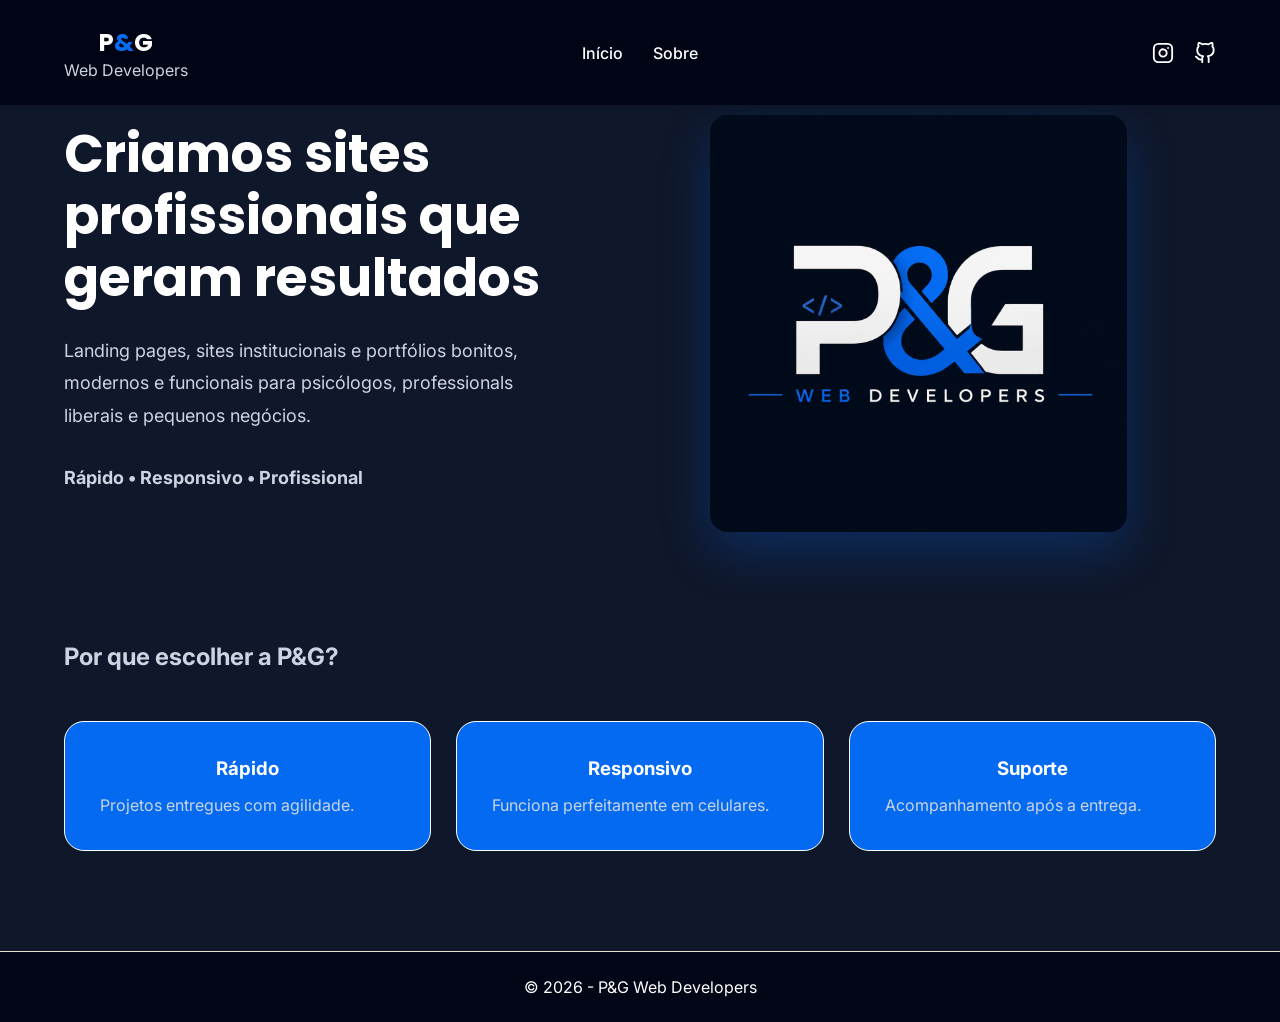
==== index.html @ f7753ae3 "Add files via upload" ====
<!DOCTYPE html>
<html lang="pt-BR">
<head>
    <meta charset="UTF-8">
    <meta name="viewport" content="width=device-width, initial-scale=1.0">
    <title>P&G Web Developers</title>
    <link rel="stylesheet" href="style.css">
    <link rel="preconnect" href="https://fonts.googleapis.com">
    <link href="https://fonts.googleapis.com/css2?family=Inter:wght@300;400;500;600&family=Poppins:wght@400;600;700&display=swap" rel="stylesheet">
</head>
<body>

    <header>
        <div class="container nav">
            <div class="logo">
                <h2>P<span>&</span>G</h2>                
                <span>Web Developers</span>
            </div>

            <nav>
                <ul>
                    <li><a href="index.html">Início</a></li>
                    <li><a href="servicos.html">Sobre</a></li>
                </ul>
            </nav>

            <div class="header-socials">
                <a href="https://www.instagram.com/paulin_sycho/" target="_blank" aria-label="Instagram">
                    <svg xmlns="http://www.w3.org/2000/svg" width="22" height="22" viewBox="0 0 24 24" fill="none" stroke="currentColor" stroke-width="2" stroke-linecap="round" stroke-linejoin="round"><rect x="2" y="2" width="20" height="20" rx="5" ry="5"></rect><path d="M16 11.37A4 4 0 1 1 12.63 8 4 4 0 0 1 16 11.37z"></path><line x1="17.5" y1="6.5" x2="17.51" y2="6.5"></line></svg>
                </a>
                <a href="https://github.com/PauloESGoncalves" target="_blank" aria-label="GitHub">
                    <svg xmlns="http://www.w3.org/2000/svg" width="22" height="22" viewBox="0 0 24 24" fill="none" stroke="currentColor" stroke-width="2" stroke-linecap="round" stroke-linejoin="round"><path d="M9 19c-5 1.5-5-2.5-7-3m14 6v-3.87a3.37 3.37 0 0 0-.94-2.61c3.14-.35 6.44-1.54 6.44-7A5.44 5.44 0 0 0 20 4.77 5.07 5.07 0 0 0 19.91 1S18.73.65 16 2.48a13.38 13.38 0 0 0-7 0C6.27.65 5.09 1 5.09 1A5.07 5.07 0 0 0 5 4.77a5.44 5.44 0 0 0-1.5 3.78c0 5.42 3.3 6.61 6.44 7A3.37 3.37 0 0 0 9 18.13V22"></path></svg>
                </a>
            </div>
        </div>
    </header>

    <section id="inicio" class="hero">
        <div class="container hero-content">
            <div class="hero-text">
                <h1> Criamos sites profissionais que geram resultados</h1>
                <p>Landing pages, sites institucionais e portfólios bonitos, modernos e funcionais para psicólogos, professionals liberais e pequenos negócios.</p>
                <p><strong>Rápido • Responsivo • Profissional</strong></p>
            </div>
            <div class="hero-image">
                <img src="img/P&G.png" alt="Psicóloga">
            </div>
        </div>
    </section>

    <section class="diferenciais">
    <div class="container">
        <h2>Por que escolher a P&G?</h2>

        <div class="cards">

            <div class="card hidden">
                <h3>Rápido</h3>
                <p>Projetos entregues com agilidade.</p>
            </div>

            <div class="card hidden">
                <h3>Responsivo</h3>
                <p>Funciona perfeitamente em celulares.</p>
            </div>

            <div class="card hidden">
                <h3>Suporte</h3>
                <p>Acompanhamento após a entrega.</p>
            </div>

        </div>
    </div>
</section>

    <footer>
        <p>© 2026 - P&G Web Developers</p>
    </footer>
    
<script src="script.js"></script>


</body>
</html>
---- style.css ----
* {
    margin: 0;
    padding: 0;
    box-sizing: border-box;
}

html {
    scroll-behavior: smooth;
}

body {
    font-family: 'Inter', sans-serif;
    background: #0F172A;
    color: #CBD5E1;
    overflow-x: hidden;
}

.container {
    width: 90%;
    max-width: 1200px;
    margin: auto;
}

/* HEADER */

header {
    background: #000414;
    padding: 25px 0;
    box-shadow: 0 2px 10px rgba(0,0,0,.05);
    position: sticky;
    top: 0;
    z-index: 1000;
    text-align: center;
}

.nav {
    display: flex;
    align-items: center;
    justify-content: space-between;
    position: relative; 
    min-height: 50px;   
}

.logo h2 {
    color: #ffffff;
    font-family: 'Poppins', sans-serif;
}


nav {
    position: absolute;
    left: 50%;
    transform: translateX(-50%);
    z-index: 1005;
}

nav ul {
    display: flex;
    list-style: none;
    gap: 30px;
    margin: 0;
    padding: 0;
}

nav a {
    text-decoration: none;
    color: #ffffff;
    font-weight: 500;
    transition: .3s;
}

nav a:hover {
    color: #ffffff;
}

/* ESTILIZAÇÃO DOS ÍCONES SOCIAIS */
.header-socials {
    margin-left: auto;
    display: flex;
    gap: 20px;
    z-index: 1010;
}

.logo h2 span {
    color: #066DF3;
}

.header-socials a {
    color: #ffffff;
    text-decoration: none;
    transition: transform 0.3s ease, color 0.3s ease;
    display: flex;
    align-items: center;
}

.header-socials a:hover {
        transform: scale(1.1);
}

/* HERO */

.hero {
    padding: 10px 0;
}

.hero-content {
    display: flex;
    align-items: center;
    justify-content: space-between;
    gap: 60px;
}

.hero-text {
    flex: 1;
}

.hero-text h1 {
    font-family: 'Poppins', sans-serif;
    font-size: 52px;
    line-height: 1.2;
    color: #ffffff;
    margin-bottom: 25px;
}

.hero-text p {
    font-size: 18px;
    line-height: 1.8;
    margin-bottom: 30px;
}


.hero-image {
    flex: 1.2;
    display: flex;
    justify-content: center;
    align-items: center;
}
.servico-image {
    flex: 1.2;
    display: flex;
    justify-content: center;
    align-items: center;
}

.servico-image img {
    width: 100%;
    max-width: 520px;
    border-radius: 18px;
    box-shadow: 0 20px 50px rgba(6, 109, 243, 0.25);
}


.diferenciais,
.beneficios {
    padding: 100px 0;
}

.servicos h2,
.beneficios h2 {
    text-align: center;
    color: #ffffff;
    font-family: 'Poppins', sans-serif;
    margin-bottom: 30px;
    font-size: 40px;
}

.hidden{
    opacity: 0;
    transform: translateY(30px);
    transition: all 0.8s ease;
}

.show{
    opacity: 1;
    transform: translateY(0);
}


.servicos {
    padding: 50px 0;
    background: #0F172A;
}

.cards {
    margin-top: 50px;
    display: grid;
    grid-template-columns: repeat(auto-fit,minmax(250px,1fr));
    gap: 25px;
}

.card {
    background: #046af1;
    padding: 35px;
    border-radius: 20px;
    border: 1px solid #ffffff;
    transition: .3s;
}

.card:hover {
    transform: translateY(-8px);
}

.card h3 {
    color: #ffffff;
    margin-bottom: 15px;
    text-align: center;
}

.hero-image img {
    width: 70%;
    border-radius: 18px;
    box-shadow: 0 20px 50px rgba(6, 109, 243, 0.25);
}

.intro-sobre p {
    max-width: 750px;
    margin: 0 auto 18px;
    font-size: 18px;
    line-height: 1.8;
    color: #CBD5E1;
}

.intro-sobre h3 {
    margin-top: 35px;
    font-size: 22px;
    color: #ffffff;
    font-family: 'Poppins', sans-serif;
    letter-spacing: 0.5px;
}

.lista-beneficios {
    margin-top: 40px;
    display: grid;
    grid-template-columns: repeat(auto-fit,minmax(250px,1fr));
    gap: 20px;
}

.lista-beneficios div {
    background: #046AF1;
    padding: 20px;
    border-radius: 12px;
    box-shadow: 0 3px 10px rgba(0,0,0,.05);
}


footer {
    background: #020617;
    color: #ffffff;
    text-align: center;
    padding: 25px;
    border-top: 1px solid #e6ddd2;
}


@media (max-width: 992px) {
    .hero-content {
        flex-direction: column;
        text-align: center;
    }

    .hero-text h1 {
        font-size: 42px;
    }

}


@media (max-width: 768px) {
    header {
        padding: 15px 0;
    }

    nav {
        display: none;
    }

    .header-socials {
        margin-left: auto;
    }

    .hero {
        padding: 60px 0;
    }

    .hero-content {
        flex-direction: column;
        gap: 40px;
        text-align: center;
    }

    .hero-text h1 {
        font-size: 32px;
        line-height: 1.3;
    }

    .hero-text p {
        font-size: 16px;
        line-height: 1.7;
    }

    .servicos,
    .beneficios{
        padding: 70px 0;
    }

    .servicos h2,
    .beneficios h2 {
        font-size: 30px;
    }

    .cards {
        grid-template-columns: 1fr;
    }

    .lista-beneficios {
        grid-template-columns: 1fr;
    }
}


@media (max-width: 480px) {
    .hero-text h1 {
        font-size: 28px;
    }

    .hero-text p {
        font-size: 15px;
    }

    .servicos h2,
    .beneficios h2 {
        font-size: 26px;
    }

    .card {
        padding: 25px;
    }
}
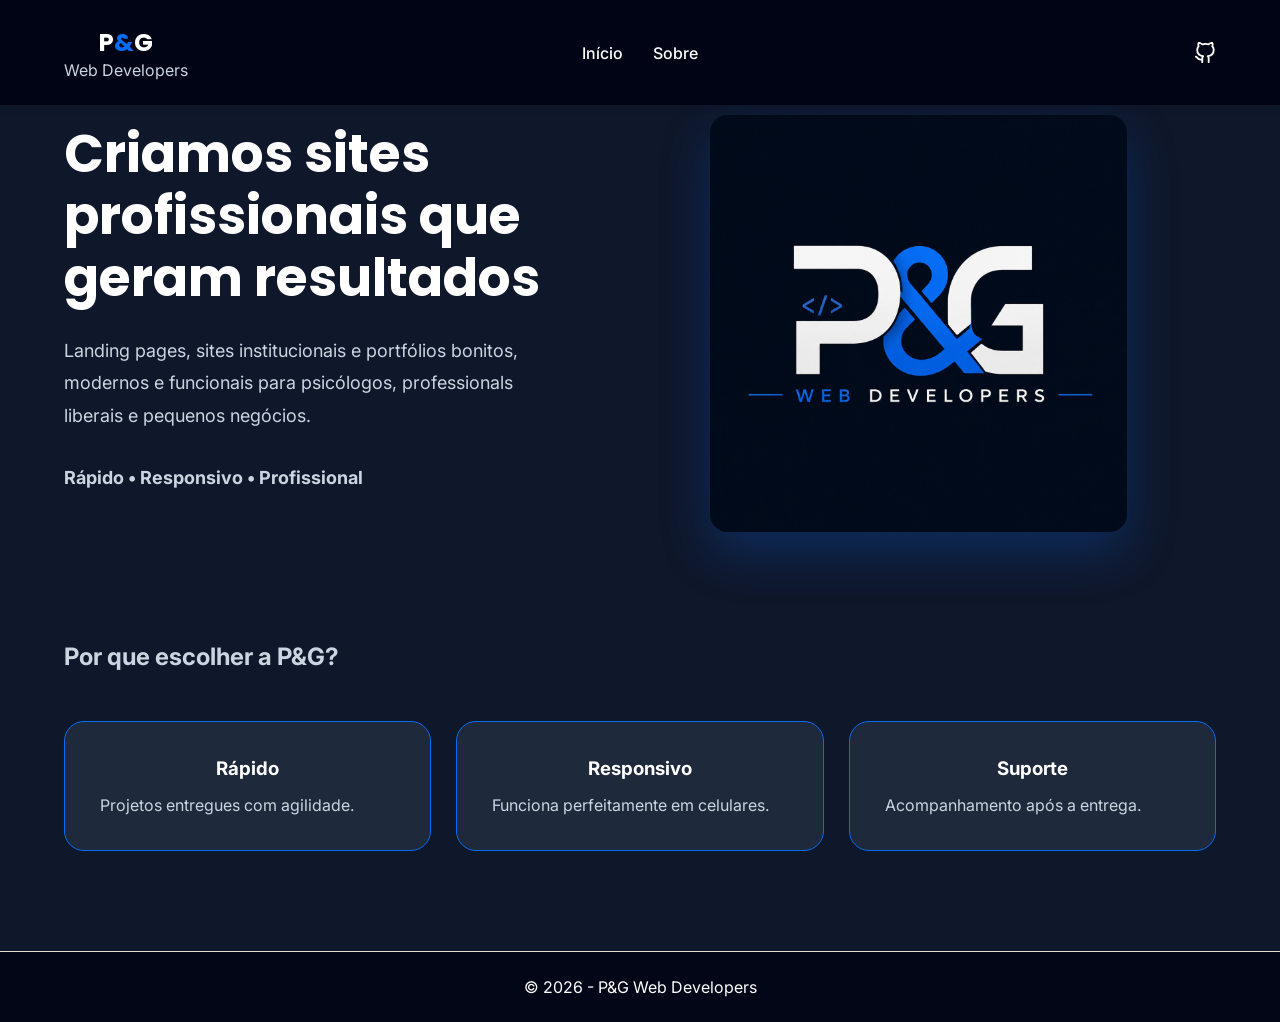
==== commit d3d86d4f: "Add files via upload" ====
--- a/index.html
+++ b/index.html
@@ -25,9 +25,6 @@
             </nav>
 
             <div class="header-socials">
-                <a href="https://www.instagram.com/paulin_sycho/" target="_blank" aria-label="Instagram">
-                    <svg xmlns="http://www.w3.org/2000/svg" width="22" height="22" viewBox="0 0 24 24" fill="none" stroke="currentColor" stroke-width="2" stroke-linecap="round" stroke-linejoin="round"><rect x="2" y="2" width="20" height="20" rx="5" ry="5"></rect><path d="M16 11.37A4 4 0 1 1 12.63 8 4 4 0 0 1 16 11.37z"></path><line x1="17.5" y1="6.5" x2="17.51" y2="6.5"></line></svg>
-                </a>
                 <a href="https://github.com/PauloESGoncalves" target="_blank" aria-label="GitHub">
                     <svg xmlns="http://www.w3.org/2000/svg" width="22" height="22" viewBox="0 0 24 24" fill="none" stroke="currentColor" stroke-width="2" stroke-linecap="round" stroke-linejoin="round"><path d="M9 19c-5 1.5-5-2.5-7-3m14 6v-3.87a3.37 3.37 0 0 0-.94-2.61c3.14-.35 6.44-1.54 6.44-7A5.44 5.44 0 0 0 20 4.77 5.07 5.07 0 0 0 19.91 1S18.73.65 16 2.48a13.38 13.38 0 0 0-7 0C6.27.65 5.09 1 5.09 1A5.07 5.07 0 0 0 5 4.77a5.44 5.44 0 0 0-1.5 3.78c0 5.42 3.3 6.61 6.44 7A3.37 3.37 0 0 0 9 18.13V22"></path></svg>
                 </a>
--- a/style.css
+++ b/style.css
@@ -73,7 +73,6 @@
     color: #ffffff;
 }
 
-/* ESTILIZAÇÃO DOS ÍCONES SOCIAIS */
 .header-socials {
     margin-left: auto;
     display: flex;
@@ -189,10 +188,10 @@
 }
 
 .card {
-    background: #046af1;
+    background: #1E293B;
     padding: 35px;
     border-radius: 20px;
-    border: 1px solid #ffffff;
+    border: 1px solid #066DF3;
     transition: .3s;
 }
 
@@ -236,10 +235,11 @@
 }
 
 .lista-beneficios div {
-    background: #046AF1;
-    padding: 20px;
-    border-radius: 12px;
-    box-shadow: 0 3px 10px rgba(0,0,0,.05);
+    background: #1E293B;
+    padding: 35px;
+    border-radius: 20px;
+    border: 1px solid #066DF3;
+    transition: .3s;
 }
 
 
@@ -270,12 +270,22 @@
         padding: 15px 0;
     }
 
+    .nav {
+        flex-direction: column;
+        gap: 15px;
+    }
+
     nav {
-        display: none;
+        position: static;
+        transform: none;
+    }
+
+    nav ul {
+        gap: 20px;
     }
 
     .header-socials {
-        margin-left: auto;
+        margin: 0 auto;
     }
 
     .hero {
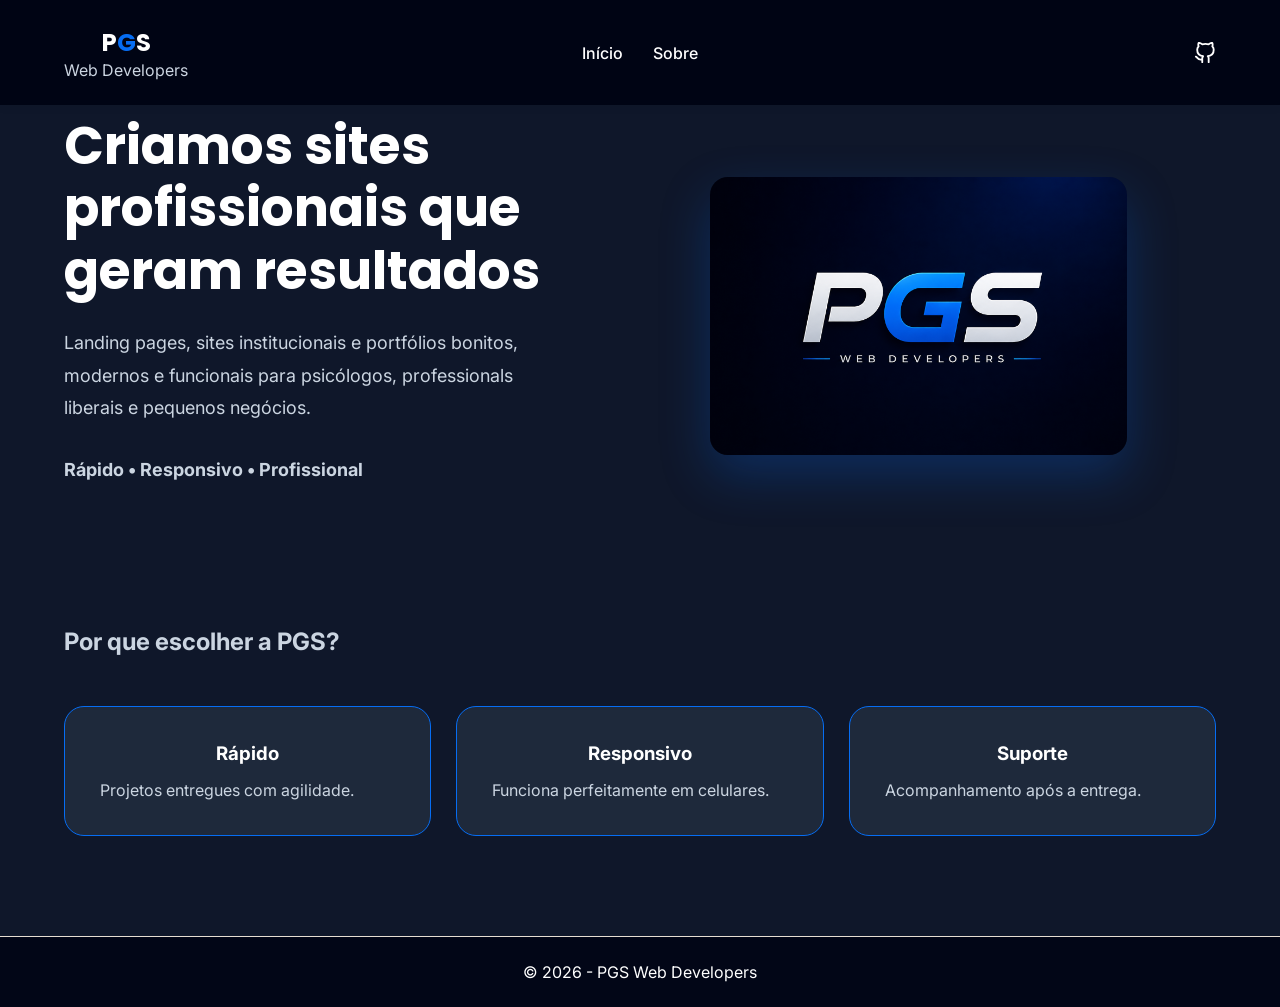
==== commit ec7bed13: "Add files via upload" ====
--- a/index.html
+++ b/index.html
@@ -3,7 +3,7 @@
 <head>
     <meta charset="UTF-8">
     <meta name="viewport" content="width=device-width, initial-scale=1.0">
-    <title>P&G Web Developers</title>
+    <title>PGS Web Developers</title>
     <link rel="stylesheet" href="style.css">
     <link rel="preconnect" href="https://fonts.googleapis.com">
     <link href="https://fonts.googleapis.com/css2?family=Inter:wght@300;400;500;600&family=Poppins:wght@400;600;700&display=swap" rel="stylesheet">
@@ -13,7 +13,7 @@
     <header>
         <div class="container nav">
             <div class="logo">
-                <h2>P<span>&</span>G</h2>                
+                <h2>P<span>G</span>S</h2>                
                 <span>Web Developers</span>
             </div>
 
@@ -40,14 +40,14 @@
                 <p><strong>Rápido • Responsivo • Profissional</strong></p>
             </div>
             <div class="hero-image">
-                <img src="img/P&G.png" alt="Psicóloga">
+                <img src="img/PGS.png" alt="Psicóloga">
             </div>
         </div>
     </section>
 
     <section class="diferenciais">
     <div class="container">
-        <h2>Por que escolher a P&G?</h2>
+        <h2>Por que escolher a PGS?</h2>
 
         <div class="cards">
 
@@ -71,7 +71,7 @@
 </section>
 
     <footer>
-        <p>© 2026 - P&G Web Developers</p>
+        <p>© 2026 - PGS Web Developers</p>
     </footer>
     
 <script src="script.js"></script>
--- a/style.css
+++ b/style.css
@@ -234,21 +234,85 @@
     gap: 20px;
 }
 
-.lista-beneficios div {
-    background: #1E293B;
-    padding: 35px;
-    border-radius: 20px;
-    border: 1px solid #066DF3;
-    transition: .3s;
-}
-
-
 footer {
     background: #020617;
     color: #ffffff;
     text-align: center;
     padding: 25px;
     border-top: 1px solid #e6ddd2;
+}
+
+/* CARD FLIP BENEFICIOS */
+.beneficio-card {
+    background-color: transparent;
+    height: 160px;
+    perspective: 1000px;
+    cursor: pointer;
+}
+
+.card-inner {
+    position: relative;
+    width: 100%;
+    height: 100%;
+    text-align: center;
+    transition: transform 0.6s;
+    transform-style: preserve-3d;
+}
+
+.beneficio-card.flipped .card-inner {
+    transform: rotateY(180deg);
+}
+
+.card-front, .card-back {
+    position: absolute;
+    width: 100%;
+    height: 100%;
+    backface-visibility: hidden;
+    background: #1E293B;
+    padding: 25px;
+    border-radius: 20px;
+    border: 1px solid #066DF3;
+    display: flex;
+    flex-direction: column;
+    justify-content: center;
+    align-items: center;
+    transition: .3s;
+}
+
+.beneficio-card:hover .card-front {
+    transform: translateY(-8px);
+    border-color: #3b82f6;
+}
+
+.card-back {
+    transform: rotateY(180deg);
+    background: #0F172A;
+}
+
+.card-front h3 {
+    color: #ffffff;
+    font-size: 16px;
+    margin-bottom: 12px;
+    font-family: 'Poppins', sans-serif;
+}
+
+.card-front span {
+    color: #066DF3;
+    font-size: 14px;
+    opacity: 0.7;
+}
+
+.card-back p {
+    color: #CBD5E1;
+    font-size: 15px;
+    line-height: 1.6;
+}
+
+/* Remove o estilo antigo da div */
+.lista-beneficios div {
+    background: none;
+    padding: 0;
+    border: none;
 }
 
 
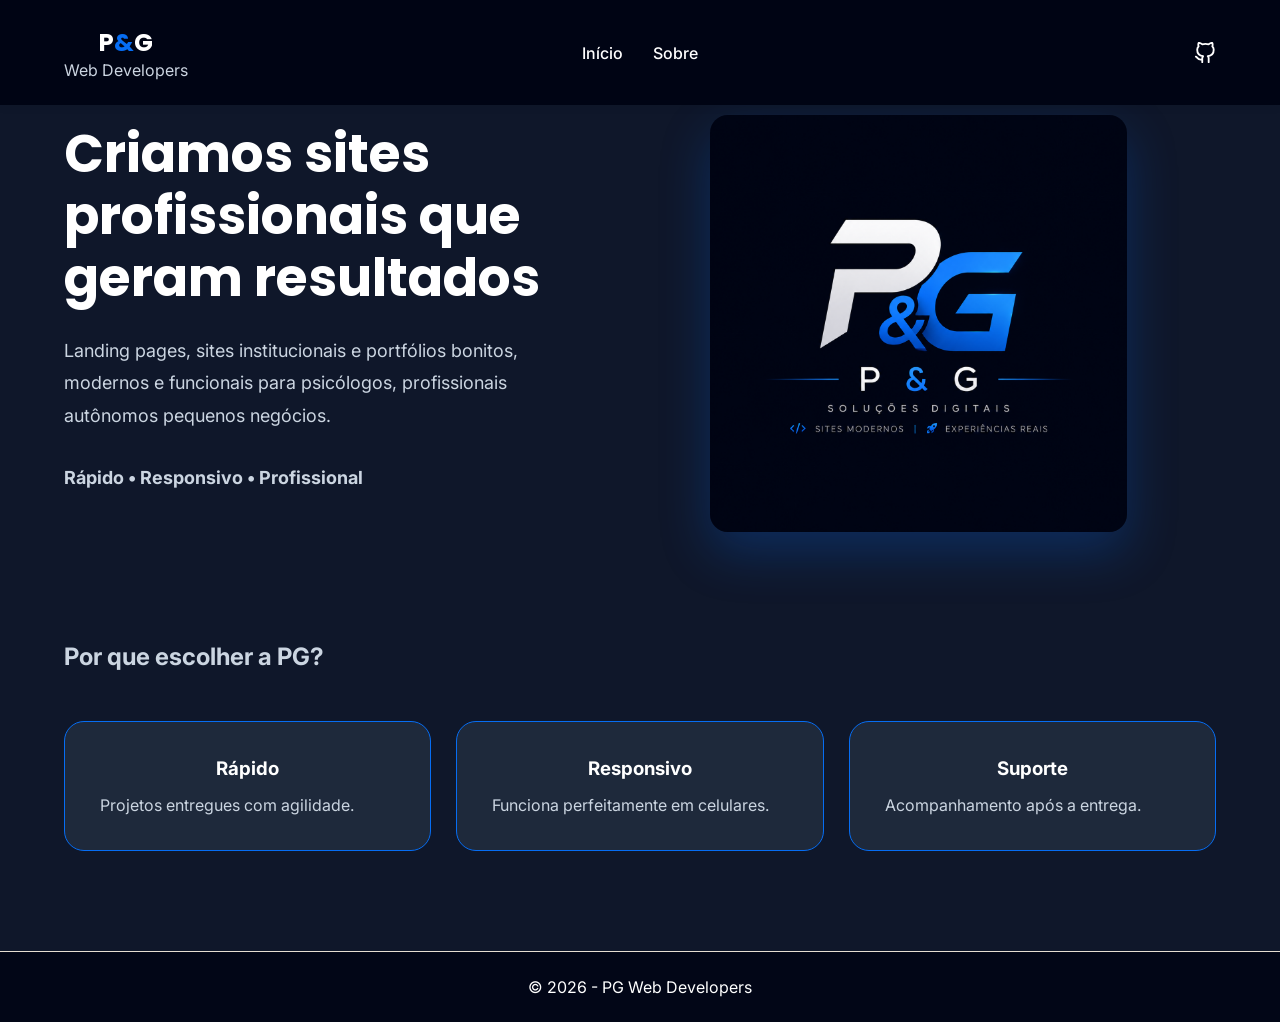
==== commit f8973302: "Add files via upload" ====
--- a/index.html
+++ b/index.html
@@ -1,81 +1,101 @@
-<!DOCTYPE html>
+<!doctype html>
 <html lang="pt-BR">
-<head>
-    <meta charset="UTF-8">
-    <meta name="viewport" content="width=device-width, initial-scale=1.0">
-    <title>PGS Web Developers</title>
-    <link rel="stylesheet" href="style.css">
-    <link rel="preconnect" href="https://fonts.googleapis.com">
-    <link href="https://fonts.googleapis.com/css2?family=Inter:wght@300;400;500;600&family=Poppins:wght@400;600;700&display=swap" rel="stylesheet">
-</head>
-<body>
+  <head>
+    <meta charset="UTF-8" />
+    <meta name="viewport" content="width=device-width, initial-scale=1.0" />
+    <title>P&G Web Developers</title>
+    <link rel="stylesheet" href="style.css" />
+    <link rel="preconnect" href="https://fonts.googleapis.com" />
+    <link
+      href="https://fonts.googleapis.com/css2?family=Inter:wght@300;400;500;600&family=Poppins:wght@400;600;700&display=swap"
+      rel="stylesheet"
+    />
+  </head>
+  <body>
+    <header>
+      <div class="container nav">
+        <div class="logo">
+          <h2>P<span>&</span>G</h2>
+          <span>Web Developers</span>
+        </div>
 
-    <header>
-        <div class="container nav">
-            <div class="logo">
-                <h2>P<span>G</span>S</h2>                
-                <span>Web Developers</span>
-            </div>
+        <nav>
+          <ul>
+            <li><a href="index.html">Início</a></li>
+            <li><a href="servicos.html">Sobre</a></li>
+          </ul>
+        </nav>
 
-            <nav>
-                <ul>
-                    <li><a href="index.html">Início</a></li>
-                    <li><a href="servicos.html">Sobre</a></li>
-                </ul>
-            </nav>
-
-            <div class="header-socials">
-                <a href="https://github.com/PauloESGoncalves" target="_blank" aria-label="GitHub">
-                    <svg xmlns="http://www.w3.org/2000/svg" width="22" height="22" viewBox="0 0 24 24" fill="none" stroke="currentColor" stroke-width="2" stroke-linecap="round" stroke-linejoin="round"><path d="M9 19c-5 1.5-5-2.5-7-3m14 6v-3.87a3.37 3.37 0 0 0-.94-2.61c3.14-.35 6.44-1.54 6.44-7A5.44 5.44 0 0 0 20 4.77 5.07 5.07 0 0 0 19.91 1S18.73.65 16 2.48a13.38 13.38 0 0 0-7 0C6.27.65 5.09 1 5.09 1A5.07 5.07 0 0 0 5 4.77a5.44 5.44 0 0 0-1.5 3.78c0 5.42 3.3 6.61 6.44 7A3.37 3.37 0 0 0 9 18.13V22"></path></svg>
-                </a>
-            </div>
+        <div class="header-socials">
+          <a
+            href="https://github.com/gabrielbrandtsenai23-commits"
+            target="_blank"
+            aria-label="GitHub"
+          >
+            <svg
+              xmlns="http://www.w3.org/2000/svg"
+              width="22"
+              height="22"
+              viewBox="0 0 24 24"
+              fill="none"
+              stroke="currentColor"
+              stroke-width="2"
+              stroke-linecap="round"
+              stroke-linejoin="round"
+            >
+              <path
+                d="M9 19c-5 1.5-5-2.5-7-3m14 6v-3.87a3.37 3.37 0 0 0-.94-2.61c3.14-.35 6.44-1.54 6.44-7A5.44 5.44 0 0 0 20 4.77 5.07 5.07 0 0 0 19.91 1S18.73.65 16 2.48a13.38 13.38 0 0 0-7 0C6.27.65 5.09 1 5.09 1A5.07 5.07 0 0 0 5 4.77a5.44 5.44 0 0 0-1.5 3.78c0 5.42 3.3 6.61 6.44 7A3.37 3.37 0 0 0 9 18.13V22"
+              ></path>
+            </svg>
+          </a>
         </div>
+      </div>
     </header>
 
     <section id="inicio" class="hero">
-        <div class="container hero-content">
-            <div class="hero-text">
-                <h1> Criamos sites profissionais que geram resultados</h1>
-                <p>Landing pages, sites institucionais e portfólios bonitos, modernos e funcionais para psicólogos, professionals liberais e pequenos negócios.</p>
-                <p><strong>Rápido • Responsivo • Profissional</strong></p>
-            </div>
-            <div class="hero-image">
-                <img src="img/PGS.png" alt="Psicóloga">
-            </div>
+      <div class="container hero-content">
+        <div class="hero-text">
+          <h1>Criamos sites profissionais que geram resultados</h1>
+          <p>
+            Landing pages, sites institucionais e portfólios bonitos, modernos e
+            funcionais para psicólogos, profissionais autônomos pequenos
+            negócios.
+          </p>
+          <p><strong>Rápido • Responsivo • Profissional</strong></p>
         </div>
+        <div class="hero-image">
+          <img src="img/P&GNET.png" alt="Psicóloga" />
+        </div>
+      </div>
     </section>
 
     <section class="diferenciais">
-    <div class="container">
-        <h2>Por que escolher a PGS?</h2>
+      <div class="container">
+        <h2>Por que escolher a PG?</h2>
 
         <div class="cards">
+          <div class="card hidden">
+            <h3>Rápido</h3>
+            <p>Projetos entregues com agilidade.</p>
+          </div>
 
-            <div class="card hidden">
-                <h3>Rápido</h3>
-                <p>Projetos entregues com agilidade.</p>
-            </div>
+          <div class="card hidden">
+            <h3>Responsivo</h3>
+            <p>Funciona perfeitamente em celulares.</p>
+          </div>
 
-            <div class="card hidden">
-                <h3>Responsivo</h3>
-                <p>Funciona perfeitamente em celulares.</p>
-            </div>
-
-            <div class="card hidden">
-                <h3>Suporte</h3>
-                <p>Acompanhamento após a entrega.</p>
-            </div>
-
+          <div class="card hidden">
+            <h3>Suporte</h3>
+            <p>Acompanhamento após a entrega.</p>
+          </div>
         </div>
-    </div>
-</section>
+      </div>
+    </section>
 
     <footer>
-        <p>© 2026 - PGS Web Developers</p>
+      <p>© 2026 - PG Web Developers</p>
     </footer>
-    
-<script src="script.js"></script>
 
-
-</body>
-</html>+    <script src="script.js"></script>
+  </body>
+</html>
--- a/style.css
+++ b/style.css
@@ -308,7 +308,6 @@
     line-height: 1.6;
 }
 
-/* Remove o estilo antigo da div */
 .lista-beneficios div {
     background: none;
     padding: 0;
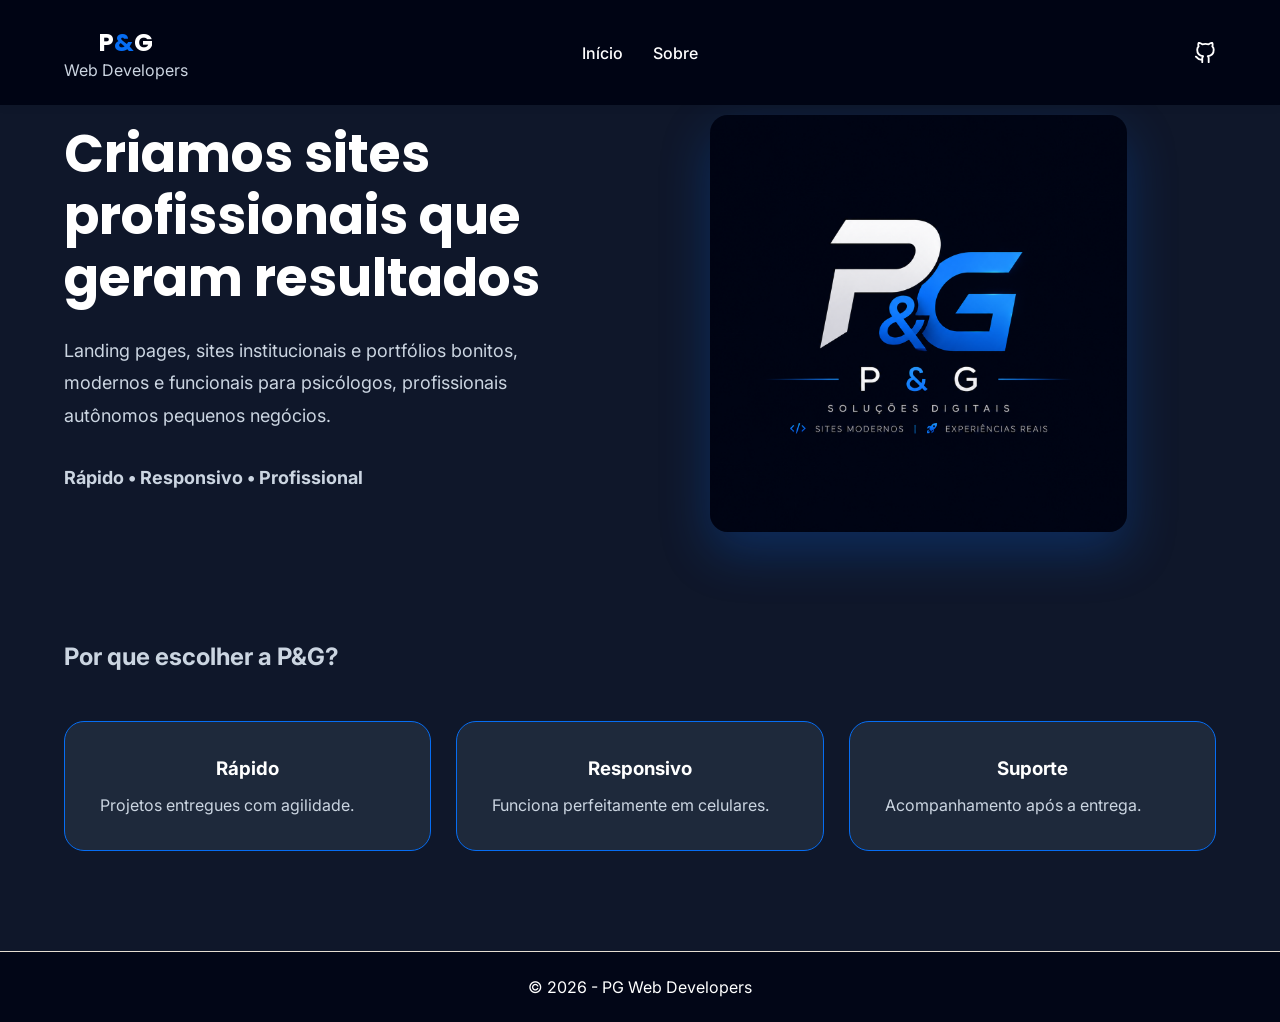
==== commit 9bd4ee3c: "Add files via upload" ====
--- a/index.html
+++ b/index.html
@@ -71,7 +71,7 @@
 
     <section class="diferenciais">
       <div class="container">
-        <h2>Por que escolher a PG?</h2>
+        <h2>Por que escolher a P&G?</h2>
 
         <div class="cards">
           <div class="card hidden">
